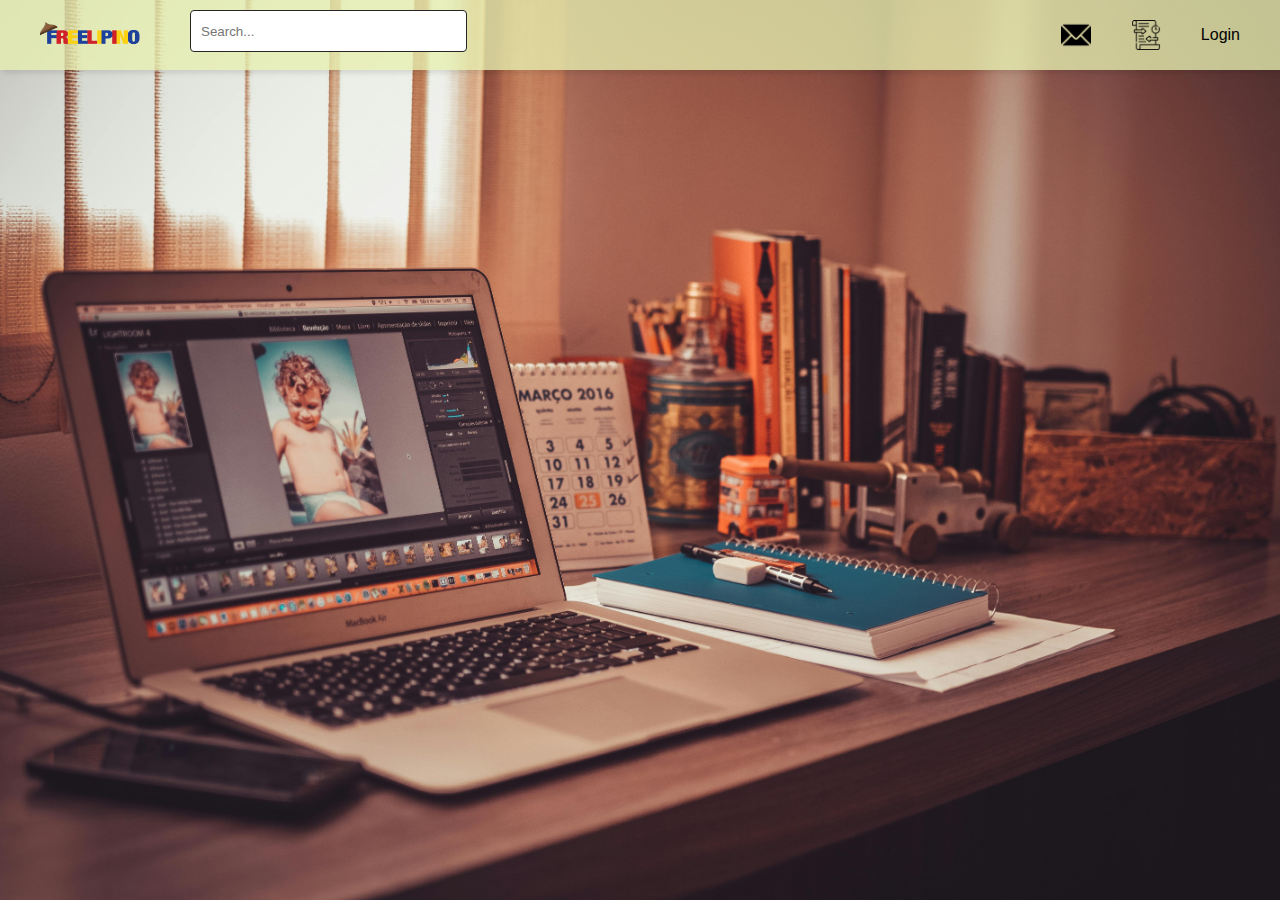
==== freelipino/index.html @ 4578411a "iNDEX" ====
<!DOCTYPE html>
<html lang="en">
<head>
  <meta charset="UTF-8">
  <meta http-equiv="X-UA-Compatible" content="IE=edge">
  <meta name="viewport" content="width=device-width, initial-scale=1.0">
  <title>FREELIPINO</title>
  <link rel="stylesheet" href="style.css">
</head>
<body>
  <nav>
    <ul class="sidebar">
      <li onclick="hideSidebar()"><a href="#"><svg xmlns="http://www.w3.org/2000/svg" height="26" viewBox="0 96 960 960" width="26"><path d="m249 849-42-42 231-231-231-231 42-42 231 231 231-231 42 42-231 231 231 231-42 42-231-231-231 231Z"/></svg></a></li>
      <li><a href="#">Login</a></li>
    </ul>
    <ul class="navbar">
      <li class="logo">
        <a href="#">
          <img src="Elements/Logo.png" alt="freelipino logo">
        </a>
      </li>

      <li class="search-bar">
        <input type="text" placeholder="Search...">
      </li>

      <li class="message-icon"><a href="#"><img src="Elements/messaage.png" alt="Message"></a></li>

      <li class="transaction-icon"><a href="#"><img src="Elements/transaction.png" alt="Transaction"></a></li>

      <li class="hideOnMobile"><a href="#">Login</a></li>
      <li class="menu-button" onclick="showSidebar()"><a href="#"><svg xmlns="http://www.w3.org/2000/svg" height="26" viewBox="0 96 960 960" width="26"><path d="M120 816v-60h720v60H120Zm0-210v-60h720v60H120Zm0-210v-60h720v60H120Z"/></svg></a></li>
    </ul>
  </nav>

  <script>
    function showSidebar(){
      const sidebar = document.querySelector('.sidebar');
      sidebar.style.display = 'flex';
    }
    function hideSidebar(){
      const sidebar = document.querySelector('.sidebar');
      sidebar.style.display = 'none';
    }
  </script>
</body>
</html>
---- freelipino/style.css ----
* {
  margin: 0;
  padding: 0;
}
body {
  min-height: 100vh;
  background: url('Elements/Bg.jpg'); /*UNG ELEMENTS LAGING TANDAAN UNG FILE PATH*/
  background-size: cover;
  background-repeat: no-repeat;
  background-position: center;
  font-family: 'Segoe UI', Tahoma, Geneva, Verdana, sans-serif;
}
nav {
  background-color: rgba(230, 239, 177, 0.777);
  box-shadow: 3px 3px 5px rgba(0, 0, 0, 0.1);
  padding: 10px 20px; 
}
nav ul {
  width: 100%;
  list-style: none;
  display: flex;
  align-items: center;
}
nav li {
  height: 50px;
}
nav a {
  height: 100%;
  padding: 0 20px;
  text-decoration: none;
  display: flex;
  align-items: center;
  color: black;
}
nav a:hover {
  background-color: #c3ff0047;
}
nav li.logo {
  margin-right: 30px; 
}
nav li.logo img {
  width: 100px;
  height: auto;
}
nav li.search-bar {
  flex-grow: 1;
  display: flex;
  justify-content: flex-start;
}
nav li.search-bar input {
  width: 30%; 
  height: 30px;
  padding: 5px 10px;
  border: 1px solid #262626;
  border-radius: 4px;
}


.navbar li.message-icon img,
.navbar li.transaction-icon img {
  width: 30px; 
  height: 30px; 
}

.sidebar {
  position: fixed;
  top: 0; 
  right: 0;
  height: 100vh;
  width: 250px;
  background-color: rgba(255, 255, 255, 0.15);
  backdrop-filter: blur(12px);
  box-shadow: -10px 0 10px rgba(0, 0, 0, 0.1);
  list-style: none;
  display: none;
  flex-direction: column;
  align-items: flex-start;
  justify-content: flex-start;
}
.sidebar li {
  width: 100%;
}
.sidebar a {
  width: 100%;
  padding: 15px;
  text-decoration: none;
  color: black;
}
.menu-button {
  display: none;
}
@media(max-width: 800px) {
  .hideOnMobile {
    display: none;
  }
  .menu-button {
    display: block;
  }
}
@media(max-width: 400px) {
  .sidebar {
    width: 100%;
  }
}
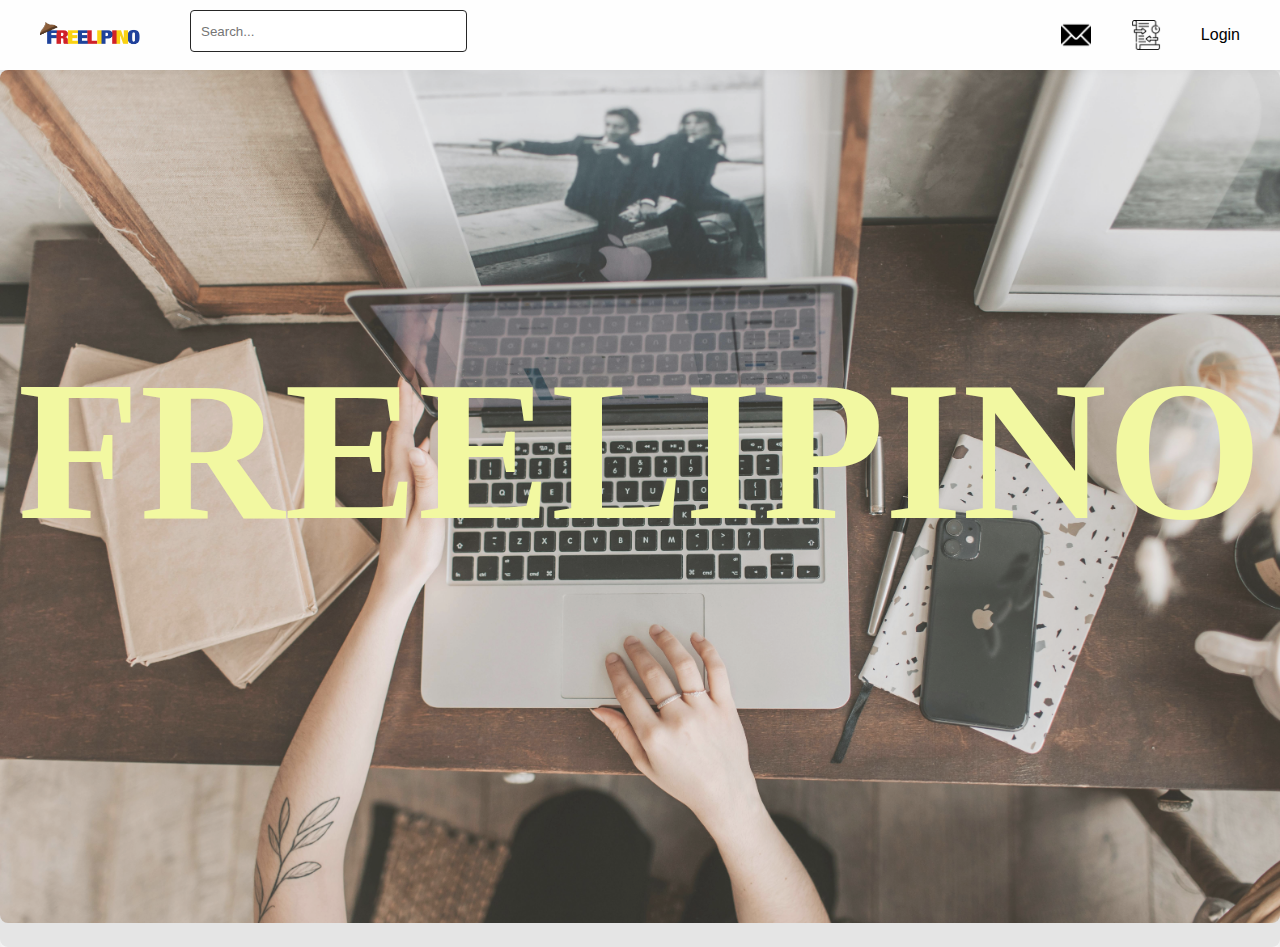
==== commit 0253c8b3: "update sa design" ====
--- a/freelipino/index.html
+++ b/freelipino/index.html
@@ -33,6 +33,11 @@
     </ul>
   </nav>
 
+  <div class="content">
+    <img src="Elements/BG1.jpg" alt="Description of the image">
+    <p>FREELIPINO</p>
+  </div>
+
   <script>
     function showSidebar(){
       const sidebar = document.querySelector('.sidebar');
--- a/freelipino/style.css
+++ b/freelipino/style.css
@@ -4,14 +4,14 @@
 }
 body {
   min-height: 100vh;
-  background: url('Elements/Bg.jpg'); /*UNG ELEMENTS LAGING TANDAAN UNG FILE PATH*/
+  background: rgba(0, 0, 0, 0.1); /*UNG ELEMENTS LAGING TANDAAN UNG FILE PATH*/
   background-size: cover;
   background-repeat: no-repeat;
   background-position: center;
   font-family: 'Segoe UI', Tahoma, Geneva, Verdana, sans-serif;
 }
 nav {
-  background-color: rgba(230, 239, 177, 0.777);
+  background-color: rgba(255, 255, 255, 0.96);
   box-shadow: 3px 3px 5px rgba(0, 0, 0, 0.1);
   padding: 10px 20px; 
 }
@@ -89,6 +89,33 @@
 .menu-button {
   display: none;
 }
+
+
+.content {
+  flex-direction: column;
+  align-items: center;
+  justify-content: center;
+  box-shadow: 0px 4px 8px rgb(255, 255, 255);
+  border-radius: 8px;
+  text-align: center;
+}
+.content img {
+  max-width: 100%;
+  height: auto;
+  border-radius: 8px;
+  margin-bottom: 20px;
+  opacity: 80%;
+}
+.content p {
+  position: absolute;
+  top: 50%;
+  left: 50%;
+  transform: translate(-50%, -50%);
+  font-size: 200px;
+  color: #f2f8a1;
+  font-family: 'Times New Roman', Times, serif;
+  font-weight: bold;
+}
 @media(max-width: 800px) {
   .hideOnMobile {
     display: none;
@@ -102,3 +129,13 @@
     width: 100%;
   }
 }
+
+@media (max-width: 800px) {
+  .content p {
+    font-size: 50px; 
+  }
+  .content img {
+    width: 100%; 
+    height: auto; 
+  }
+}
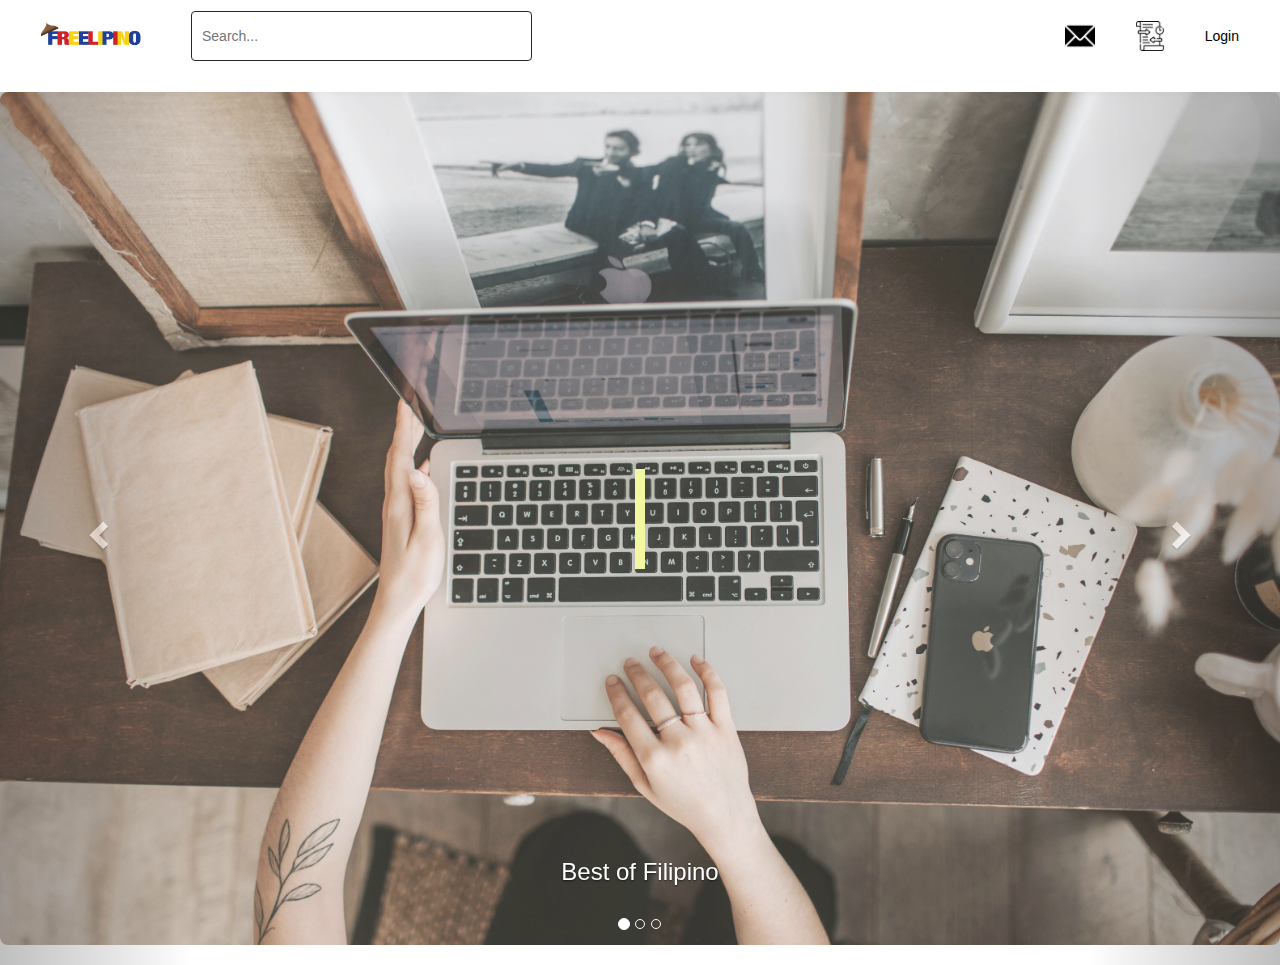
==== commit 9596f67c: "carousel" ====
--- a/freelipino/index.html
+++ b/freelipino/index.html
@@ -6,6 +6,8 @@
   <meta name="viewport" content="width=device-width, initial-scale=1.0">
   <title>FREELIPINO</title>
   <link rel="stylesheet" href="style.css">
+  <!-- Bootstrap CSS -->
+  <link rel="stylesheet" href="https://maxcdn.bootstrapcdn.com/bootstrap/3.4.1/css/bootstrap.min.css">
 </head>
 <body>
   <nav>
@@ -19,23 +21,65 @@
           <img src="Elements/Logo.png" alt="freelipino logo">
         </a>
       </li>
-
       <li class="search-bar">
         <input type="text" placeholder="Search...">
       </li>
-
       <li class="message-icon"><a href="#"><img src="Elements/messaage.png" alt="Message"></a></li>
-
       <li class="transaction-icon"><a href="#"><img src="Elements/transaction.png" alt="Transaction"></a></li>
-
       <li class="hideOnMobile"><a href="#">Login</a></li>
       <li class="menu-button" onclick="showSidebar()"><a href="#"><svg xmlns="http://www.w3.org/2000/svg" height="26" viewBox="0 96 960 960" width="26"><path d="M120 816v-60h720v60H120Zm0-210v-60h720v60H120Zm0-210v-60h720v60H120Z"/></svg></a></li>
     </ul>
   </nav>
 
   <div class="content">
-    <img src="Elements/BG1.jpg" alt="Description of the image">
-    <p>FREELIPINO</p>
+    
+
+    <!-- Carousel -->
+    <div id="myCarousel" class="carousel slide" data-ride="carousel">
+      <!-- Indicators -->
+      <ol class="carousel-indicators">
+        <li data-target="#myCarousel" data-slide-to="0" class="active"></li>
+        <li data-target="#myCarousel" data-slide-to="1"></li>
+        <li data-target="#myCarousel" data-slide-to="2"></li>
+      </ol>
+
+      <!-- Wrapper for slides -->
+      <div class="carousel-inner">
+        <div class="item active">
+          <img src="Elements/BG1.jpg" alt="Los Angeles">
+          <div class="carousel-caption">
+            <h3>Best of Filipino</h3>
+            <p>Pinoy Market!</p>
+          </div>
+        </div>
+
+        <div class="item">
+          <img src="Elements/Bg.jpg" alt="Chicago">
+          <div class="carousel-caption">
+            <h3>Focus on profit</h3>
+            <p>Freelance at lowest Price</p>
+          </div>
+        </div>
+
+        <div class="item">
+          <img src="Elements/Bg.jpg" alt="New York">
+          <div class="carousel-caption">
+            <h3>Secure</h3>
+            <p>Secured Transaction </p>
+          </div>
+        </div>
+      </div>
+
+      <!-- Left and right controls -->
+      <a class="left carousel-control" href="#myCarousel" data-slide="prev">
+        <span class="glyphicon glyphicon-chevron-left"></span>
+        <span class="sr-only">Previous</span>
+      </a>
+      <a class="right carousel-control" href="#myCarousel" data-slide="next">
+        <span class="glyphicon glyphicon-chevron-right"></span>
+        <span class="sr-only">Next</span>
+      </a>
+    </div>
   </div>
 
   <script>
@@ -48,5 +92,9 @@
       sidebar.style.display = 'none';
     }
   </script>
+  <!-- jQuery library -->
+  <script src="https://ajax.googleapis.com/ajax/libs/jquery/3.5.1/jquery.min.js"></script>
+  <!-- Bootstrap JavaScript -->
+  <script src="https://maxcdn.bootstrapcdn.com/bootstrap/3.4.1/js/bootstrap.min.js"></script>
 </body>
 </html>
--- a/freelipino/style.css
+++ b/freelipino/style.css
@@ -4,7 +4,7 @@
 }
 body {
   min-height: 100vh;
-  background: rgba(0, 0, 0, 0.1); /*UNG ELEMENTS LAGING TANDAAN UNG FILE PATH*/
+  background: rgb(0, 0, 0); /*UNG ELEMENTS LAGING TANDAAN UNG FILE PATH*/
   background-size: cover;
   background-repeat: no-repeat;
   background-position: center;
@@ -48,8 +48,8 @@
   justify-content: flex-start;
 }
 nav li.search-bar input {
-  width: 30%; 
-  height: 30px;
+  width: 40%; 
+  height: 50px;
   padding: 5px 10px;
   border: 1px solid #262626;
   border-radius: 4px;
@@ -106,16 +106,32 @@
   margin-bottom: 20px;
   opacity: 80%;
 }
+@keyframes typing {
+  from { width: 0; }
+  to { width: 100%; }
+}
+
+@keyframes blink {
+  from, to { border-color: transparent; }
+  50% { border-color: #f2f8a1; }
+}
+
 .content p {
-  position: absolute;
+  position: fixed;
   top: 50%;
   left: 50%;
   transform: translate(-50%, -50%);
-  font-size: 200px;
+  font-size: 70px;
   color: #f2f8a1;
   font-family: 'Times New Roman', Times, serif;
   font-weight: bold;
+  white-space: nowrap; /* Keeps the text on one line */
+  overflow: hidden; /* Ensures the text is hidden initially */
+  border-right: .15em solid #f2f8a1; /* Cursor effect */
+  width: 0; /* Initially hides the text */
+  animation: typing 4s steps(30, end), blink .75s step-end infinite; /* Typing and blinking animations */
 }
+
 @media(max-width: 800px) {
   .hideOnMobile {
     display: none;
